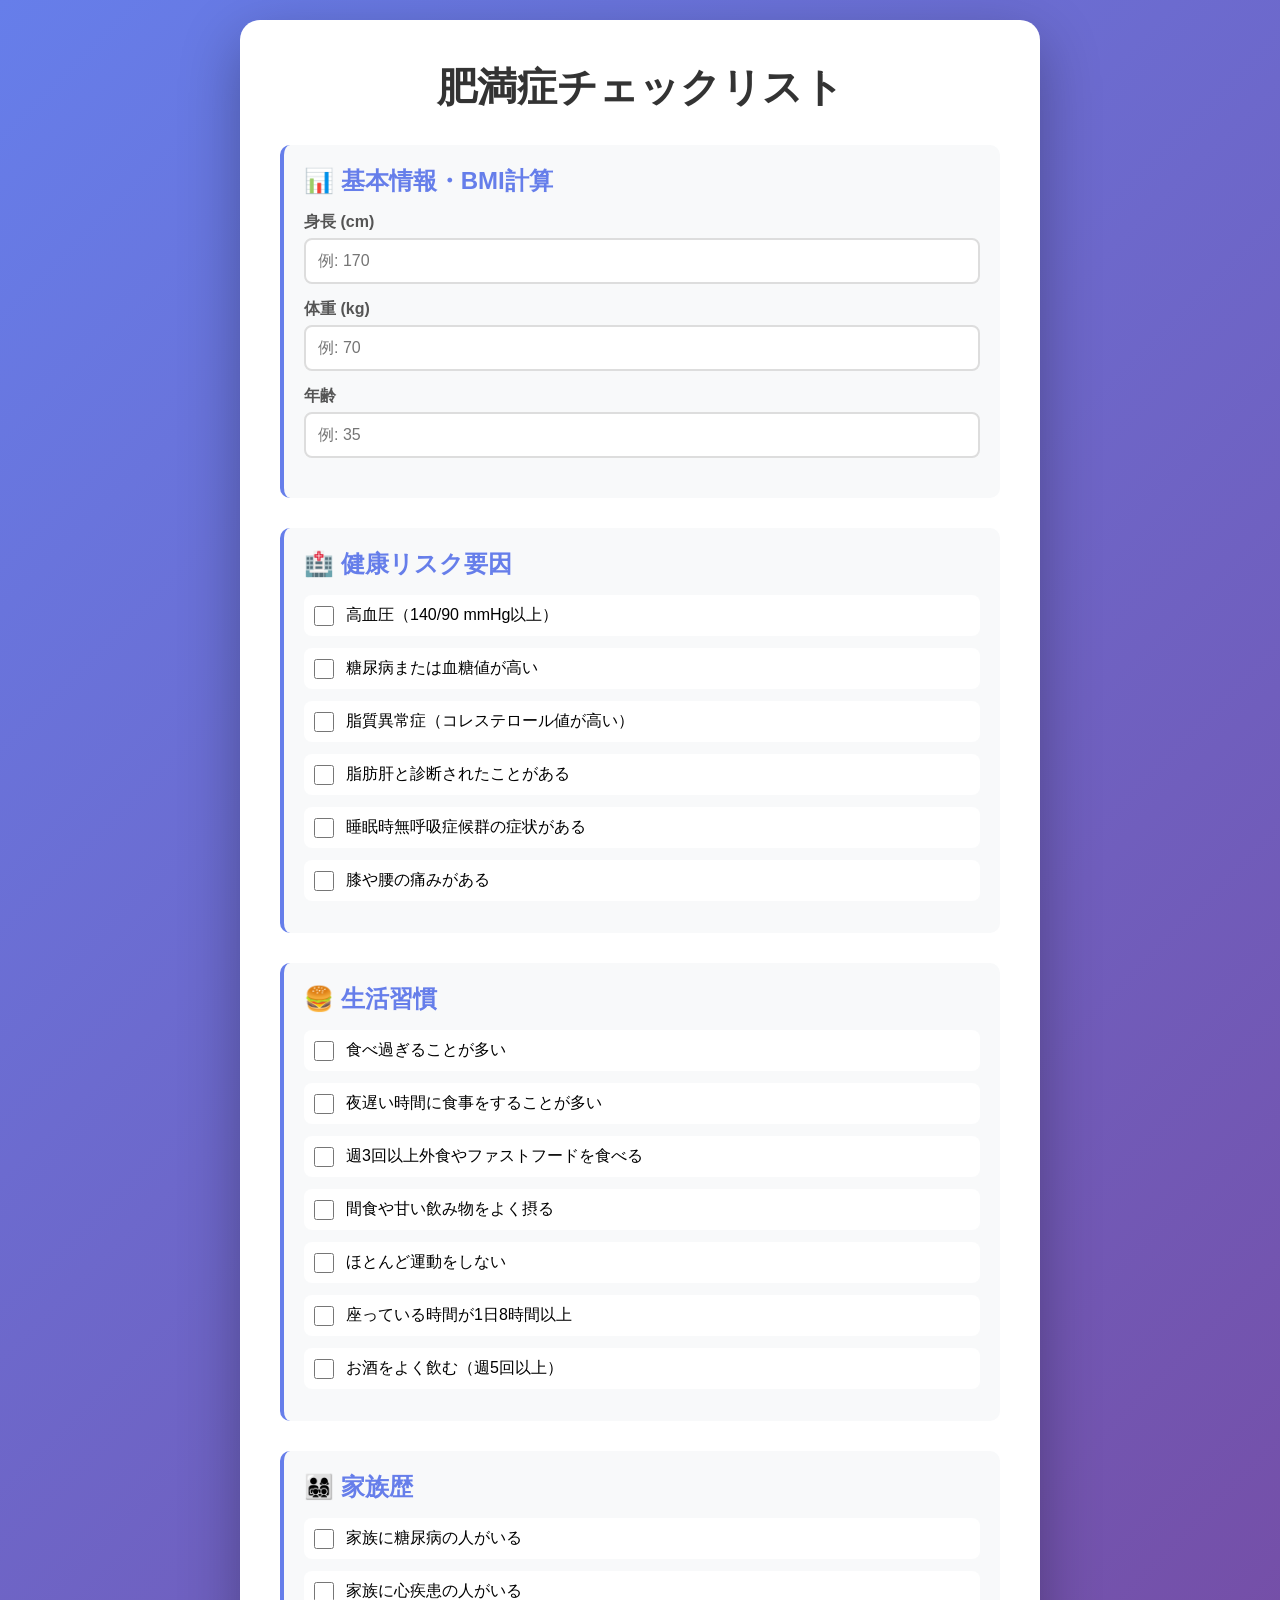
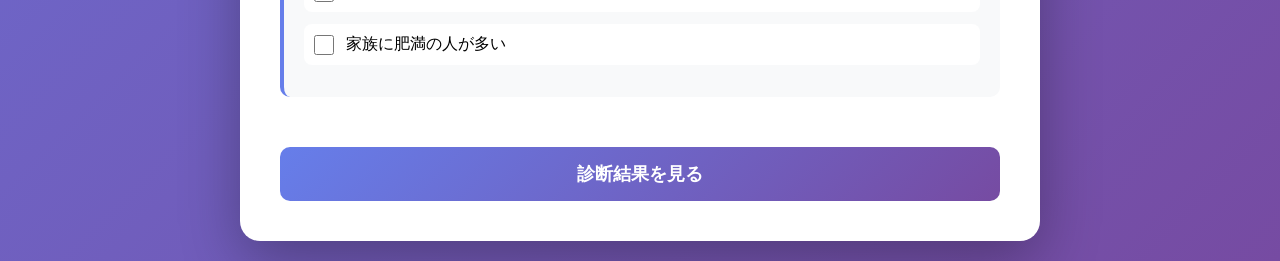
==== index.html @ 3ea1481f "肥満症チェックリストアプリケーションを作成 - BMI計算機能を実装 - 健康リスク要因、生活習慣、家族歴のチェック項目を追加 - リスクレベル判定機能（低・中・高） - 個別の推奨事項表示機能 - " ====
<!DOCTYPE html>
<html lang="ja">
<head>
    <meta charset="UTF-8">
    <meta name="viewport" content="width=device-width, initial-scale=1.0">
    <title>肥満症チェックリスト</title>
    <style>
        * {
            margin: 0;
            padding: 0;
            box-sizing: border-box;
        }

        body {
            font-family: 'Segoe UI', Tahoma, Geneva, Verdana, sans-serif;
            background: linear-gradient(135deg, #667eea 0%, #764ba2 100%);
            min-height: 100vh;
            padding: 20px;
        }

        .container {
            max-width: 800px;
            margin: 0 auto;
            background: white;
            border-radius: 20px;
            padding: 40px;
            box-shadow: 0 20px 60px rgba(0,0,0,0.3);
        }

        h1 {
            color: #333;
            text-align: center;
            margin-bottom: 30px;
            font-size: 2.5em;
        }

        .section {
            margin-bottom: 30px;
            padding: 20px;
            background: #f8f9fa;
            border-radius: 10px;
            border-left: 4px solid #667eea;
        }

        .section h2 {
            color: #667eea;
            margin-bottom: 15px;
            font-size: 1.5em;
        }

        .bmi-calculator {
            display: grid;
            gap: 15px;
            margin-bottom: 20px;
        }

        .input-group {
            display: flex;
            flex-direction: column;
            gap: 5px;
        }

        .input-group label {
            font-weight: 600;
            color: #555;
        }

        .input-group input {
            padding: 12px;
            border: 2px solid #ddd;
            border-radius: 8px;
            font-size: 16px;
            transition: border-color 0.3s;
        }

        .input-group input:focus {
            outline: none;
            border-color: #667eea;
        }

        .checkbox-item {
            display: flex;
            align-items: center;
            margin-bottom: 12px;
            padding: 10px;
            background: white;
            border-radius: 8px;
            transition: background-color 0.2s;
        }

        .checkbox-item:hover {
            background-color: #f0f0f0;
        }

        .checkbox-item input[type="checkbox"] {
            width: 20px;
            height: 20px;
            margin-right: 12px;
            cursor: pointer;
        }

        .checkbox-item label {
            cursor: pointer;
            user-select: none;
            flex: 1;
        }

        button {
            width: 100%;
            padding: 15px;
            background: linear-gradient(135deg, #667eea 0%, #764ba2 100%);
            color: white;
            border: none;
            border-radius: 10px;
            font-size: 18px;
            font-weight: 600;
            cursor: pointer;
            transition: transform 0.2s, box-shadow 0.2s;
            margin-top: 20px;
        }

        button:hover {
            transform: translateY(-2px);
            box-shadow: 0 10px 20px rgba(102, 126, 234, 0.3);
        }

        button:active {
            transform: translateY(0);
        }

        .result {
            margin-top: 30px;
            padding: 25px;
            background: #f8f9fa;
            border-radius: 10px;
            display: none;
        }

        .result.show {
            display: block;
            animation: slideIn 0.5s ease;
        }

        @keyframes slideIn {
            from {
                opacity: 0;
                transform: translateY(-20px);
            }
            to {
                opacity: 1;
                transform: translateY(0);
            }
        }

        .result h3 {
            color: #333;
            margin-bottom: 15px;
            font-size: 1.8em;
        }

        .result-content {
            line-height: 1.8;
            color: #555;
        }

        .bmi-result {
            padding: 15px;
            background: white;
            border-radius: 8px;
            margin-bottom: 15px;
            font-size: 1.1em;
        }

        .risk-level {
            display: inline-block;
            padding: 5px 15px;
            border-radius: 20px;
            font-weight: 600;
            margin-left: 10px;
        }

        .risk-low {
            background: #d4edda;
            color: #155724;
        }

        .risk-medium {
            background: #fff3cd;
            color: #856404;
        }

        .risk-high {
            background: #f8d7da;
            color: #721c24;
        }

        .recommendation {
            background: white;
            padding: 15px;
            border-radius: 8px;
            margin-top: 15px;
        }

        .recommendation h4 {
            color: #667eea;
            margin-bottom: 10px;
        }

        .recommendation ul {
            margin-left: 20px;
        }

        .recommendation li {
            margin-bottom: 8px;
            color: #555;
        }
    </style>
</head>
<body>
    <div class="container">
        <h1>肥満症チェックリスト</h1>

        <div class="section">
            <h2>📊 基本情報・BMI計算</h2>
            <div class="bmi-calculator">
                <div class="input-group">
                    <label for="height">身長 (cm)</label>
                    <input type="number" id="height" placeholder="例: 170">
                </div>
                <div class="input-group">
                    <label for="weight">体重 (kg)</label>
                    <input type="number" id="weight" placeholder="例: 70">
                </div>
                <div class="input-group">
                    <label for="age">年齢</label>
                    <input type="number" id="age" placeholder="例: 35">
                </div>
            </div>
        </div>

        <div class="section">
            <h2>🏥 健康リスク要因</h2>
            <div class="checkbox-item">
                <input type="checkbox" id="hypertension" value="2">
                <label for="hypertension">高血圧（140/90 mmHg以上）</label>
            </div>
            <div class="checkbox-item">
                <input type="checkbox" id="diabetes" value="3">
                <label for="diabetes">糖尿病または血糖値が高い</label>
            </div>
            <div class="checkbox-item">
                <input type="checkbox" id="cholesterol" value="2">
                <label for="cholesterol">脂質異常症（コレステロール値が高い）</label>
            </div>
            <div class="checkbox-item">
                <input type="checkbox" id="fatty-liver" value="2">
                <label for="fatty-liver">脂肪肝と診断されたことがある</label>
            </div>
            <div class="checkbox-item">
                <input type="checkbox" id="sleep-apnea" value="2">
                <label for="sleep-apnea">睡眠時無呼吸症候群の症状がある</label>
            </div>
            <div class="checkbox-item">
                <input type="checkbox" id="joint-pain" value="1">
                <label for="joint-pain">膝や腰の痛みがある</label>
            </div>
        </div>

        <div class="section">
            <h2>🍔 生活習慣</h2>
            <div class="checkbox-item">
                <input type="checkbox" id="overeating" value="2">
                <label for="overeating">食べ過ぎることが多い</label>
            </div>
            <div class="checkbox-item">
                <input type="checkbox" id="late-night" value="1">
                <label for="late-night">夜遅い時間に食事をすることが多い</label>
            </div>
            <div class="checkbox-item">
                <input type="checkbox" id="fast-food" value="1">
                <label for="fast-food">週3回以上外食やファストフードを食べる</label>
            </div>
            <div class="checkbox-item">
                <input type="checkbox" id="snacking" value="1">
                <label for="snacking">間食や甘い飲み物をよく摂る</label>
            </div>
            <div class="checkbox-item">
                <input type="checkbox" id="no-exercise" value="2">
                <label for="no-exercise">ほとんど運動をしない</label>
            </div>
            <div class="checkbox-item">
                <input type="checkbox" id="sedentary" value="1">
                <label for="sedentary">座っている時間が1日8時間以上</label>
            </div>
            <div class="checkbox-item">
                <input type="checkbox" id="alcohol" value="1">
                <label for="alcohol">お酒をよく飲む（週5回以上）</label>
            </div>
        </div>

        <div class="section">
            <h2>👨‍👩‍👧‍👦 家族歴</h2>
            <div class="checkbox-item">
                <input type="checkbox" id="family-diabetes" value="2">
                <label for="family-diabetes">家族に糖尿病の人がいる</label>
            </div>
            <div class="checkbox-item">
                <input type="checkbox" id="family-heart" value="1">
                <label for="family-heart">家族に心疾患の人がいる</label>
            </div>
            <div class="checkbox-item">
                <input type="checkbox" id="family-obesity" value="1">
                <label for="family-obesity">家族に肥満の人が多い</label>
            </div>
        </div>

        <button onclick="calculateResult()">診断結果を見る</button>

        <div class="result" id="result">
            <h3>診断結果</h3>
            <div class="result-content">
                <div class="bmi-result" id="bmi-display"></div>
                <div id="risk-assessment"></div>
                <div class="recommendation">
                    <h4>💡 推奨事項</h4>
                    <ul id="recommendations"></ul>
                </div>
            </div>
        </div>
    </div>

    <script>
        function calculateResult() {
            // BMI計算
            const height = parseFloat(document.getElementById('height').value);
            const weight = parseFloat(document.getElementById('weight').value);
            const age = parseInt(document.getElementById('age').value);

            if (!height || !weight || !age) {
                alert('身長、体重、年齢をすべて入力してください。');
                return;
            }

            const heightM = height / 100;
            const bmi = (weight / (heightM * heightM)).toFixed(1);

            // チェックリスト項目のスコア計算
            const checkboxes = document.querySelectorAll('input[type="checkbox"]:checked');
            let totalScore = 0;
            checkboxes.forEach(checkbox => {
                totalScore += parseInt(checkbox.value);
            });

            // BMIによるリスク判定
            let bmiCategory = '';
            let bmiRisk = '';
            let bmiScore = 0;

            if (bmi < 18.5) {
                bmiCategory = '低体重';
                bmiRisk = 'low';
                bmiScore = 0;
            } else if (bmi < 25) {
                bmiCategory = '普通体重';
                bmiRisk = 'low';
                bmiScore = 0;
            } else if (bmi < 30) {
                bmiCategory = '肥満(1度)';
                bmiRisk = 'medium';
                bmiScore = 3;
            } else if (bmi < 35) {
                bmiCategory = '肥満(2度)';
                bmiRisk = 'high';
                bmiScore = 5;
            } else {
                bmiCategory = '肥満(3度以上)';
                bmiRisk = 'high';
                bmiScore = 7;
            }

            totalScore += bmiScore;

            // 結果表示
            const bmiDisplay = document.getElementById('bmi-display');
            bmiDisplay.innerHTML = `
                <strong>BMI: ${bmi}</strong> (${bmiCategory})
                <span class="risk-level risk-${bmiRisk}">${bmiCategory}</span>
            `;

            // リスク評価
            const riskAssessment = document.getElementById('risk-assessment');
            let overallRisk = '';
            let riskClass = '';
            let riskMessage = '';

            if (totalScore <= 5) {
                overallRisk = '低リスク';
                riskClass = 'low';
                riskMessage = '現在の健康状態は比較的良好です。引き続き健康的な生活習慣を維持しましょう。';
            } else if (totalScore <= 12) {
                overallRisk = '中リスク';
                riskClass = 'medium';
                riskMessage = '肥満症のリスクがやや高まっています。生活習慣の改善を検討することをお勧めします。';
            } else {
                overallRisk = '高リスク';
                riskClass = 'high';
                riskMessage = '肥満症のリスクが高い状態です。医療機関での相談をお勧めします。';
            }

            riskAssessment.innerHTML = `
                <p style="font-size: 1.2em; margin-bottom: 15px;">
                    <strong>総合評価:</strong>
                    <span class="risk-level risk-${riskClass}">${overallRisk}</span>
                </p>
                <p>${riskMessage}</p>
            `;

            // 推奨事項
            const recommendations = document.getElementById('recommendations');
            const recommendationsList = [];

            if (bmi >= 25) {
                recommendationsList.push('適正体重に向けて減量を検討しましょう（目標: BMI 18.5〜24.9）');
            }

            if (document.getElementById('no-exercise').checked || document.getElementById('sedentary').checked) {
                recommendationsList.push('1日30分以上の有酸素運動を週5回以上行いましょう');
                recommendationsList.push('座りっぱなしを避け、1時間ごとに立ち上がって軽く体を動かしましょう');
            }

            if (document.getElementById('overeating').checked || document.getElementById('late-night').checked || document.getElementById('fast-food').checked) {
                recommendationsList.push('バランスの取れた食事を心がけ、野菜を多く摂りましょう');
                recommendationsList.push('夕食は就寝3時間前までに済ませるようにしましょう');
                recommendationsList.push('外食は週2回以内に抑え、自炊を増やしましょう');
            }

            if (document.getElementById('snacking').checked) {
                recommendationsList.push('間食は控えめにし、甘い飲み物を水やお茶に置き換えましょう');
            }

            if (document.getElementById('diabetes').checked || document.getElementById('hypertension').checked || document.getElementById('cholesterol').checked) {
                recommendationsList.push('定期的な健康診断を受け、医師の指導に従いましょう');
                recommendationsList.push('塩分や糖分の摂取を控えめにしましょう');
            }

            if (document.getElementById('sleep-apnea').checked) {
                recommendationsList.push('睡眠時無呼吸症候群の検査を受けることを検討しましょう');
            }

            if (totalScore > 12) {
                recommendationsList.push('医療機関で専門医に相談し、適切な治療計画を立てましょう');
            }

            if (recommendationsList.length === 0) {
                recommendationsList.push('現在の健康的な生活習慣を継続しましょう');
                recommendationsList.push('定期的な健康診断を受けましょう');
            }

            recommendations.innerHTML = recommendationsList.map(rec => `<li>${rec}</li>`).join('');

            // 結果を表示
            const resultDiv = document.getElementById('result');
            resultDiv.classList.add('show');
            resultDiv.scrollIntoView({ behavior: 'smooth', block: 'nearest' });
        }
    </script>
</body>
</html>
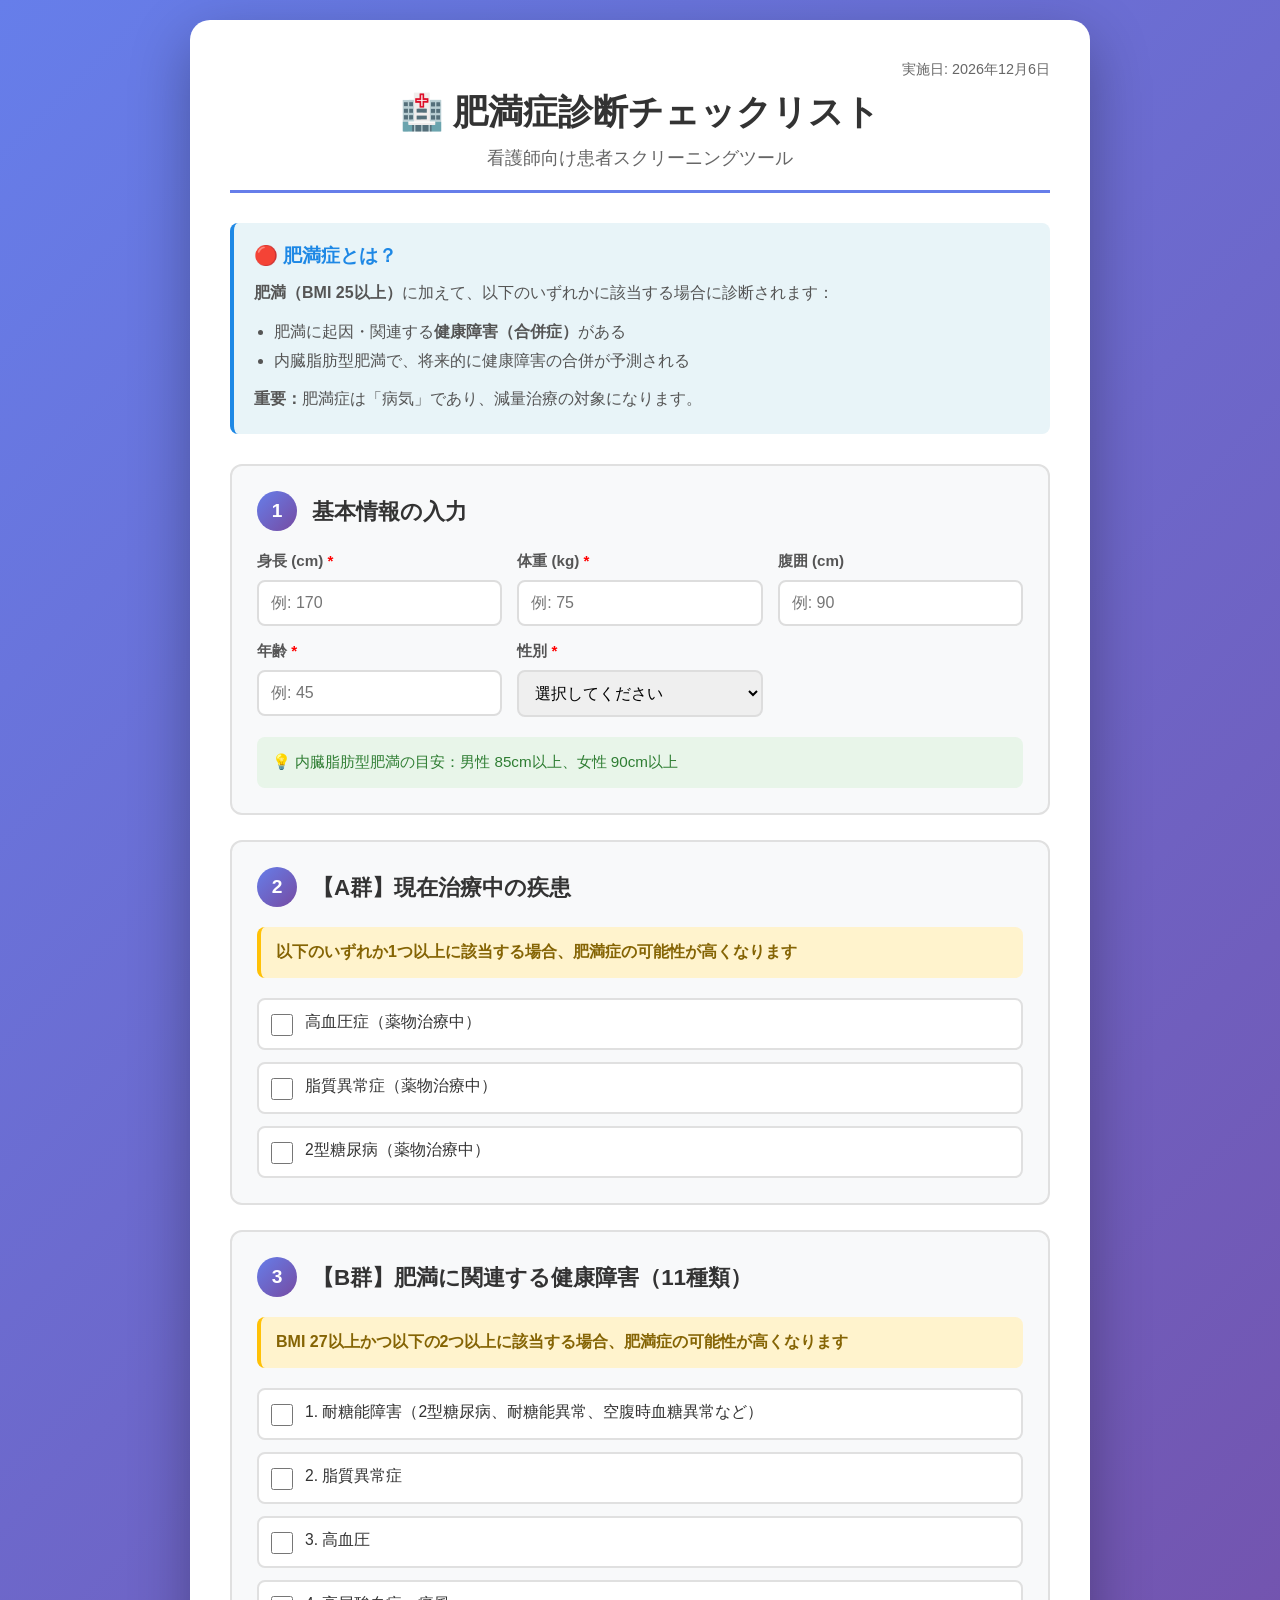
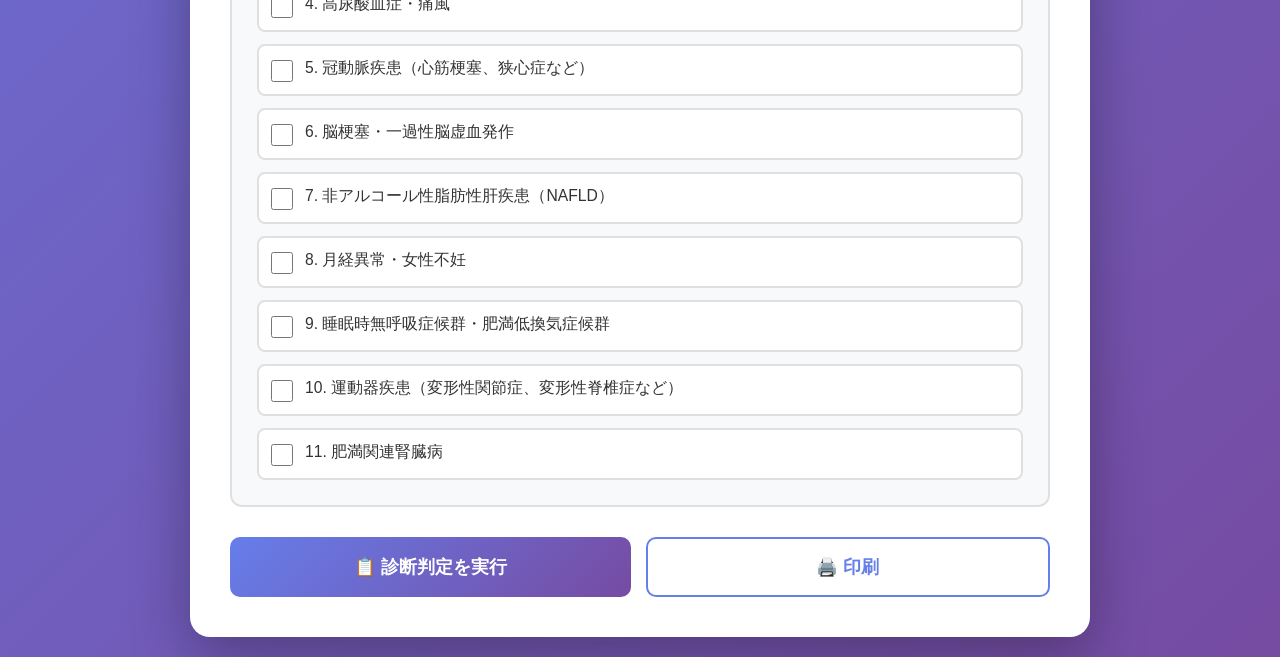
==== commit 05a2d4e2: "肥満症診断チェックリストを医学的基準に準拠したツールに全面改修 主な変更点： - 日本肥満学会の診療ガイドラインに基づく診断基準を実装 - A群（治療中疾患）とB群（11種類の健康障害）の分類を追加 " ====
--- a/index.html
+++ b/index.html
@@ -3,7 +3,7 @@
 <head>
     <meta charset="UTF-8">
     <meta name="viewport" content="width=device-width, initial-scale=1.0">
-    <title>肥満症チェックリスト</title>
+    <title>肥満症診断チェックリスト</title>
     <style>
         * {
             margin: 0;
@@ -12,14 +12,14 @@
         }
 
         body {
-            font-family: 'Segoe UI', Tahoma, Geneva, Verdana, sans-serif;
+            font-family: 'Segoe UI', 'Hiragino Sans', 'Yu Gothic', sans-serif;
             background: linear-gradient(135deg, #667eea 0%, #764ba2 100%);
             min-height: 100vh;
             padding: 20px;
         }
 
         .container {
-            max-width: 800px;
+            max-width: 900px;
             margin: 0 auto;
             background: white;
             border-radius: 20px;
@@ -27,29 +27,92 @@
             box-shadow: 0 20px 60px rgba(0,0,0,0.3);
         }
 
+        .header {
+            text-align: center;
+            margin-bottom: 30px;
+            padding-bottom: 20px;
+            border-bottom: 3px solid #667eea;
+        }
+
         h1 {
             color: #333;
-            text-align: center;
+            font-size: 2.2em;
+            margin-bottom: 10px;
+        }
+
+        .subtitle {
+            color: #666;
+            font-size: 1.1em;
+            margin-top: 10px;
+        }
+
+        .info-box {
+            background: #e8f4f8;
+            border-left: 4px solid #1e88e5;
+            padding: 20px;
             margin-bottom: 30px;
-            font-size: 2.5em;
-        }
-
-        .section {
-            margin-bottom: 30px;
-            padding: 20px;
+            border-radius: 8px;
+        }
+
+        .info-box h3 {
+            color: #1e88e5;
+            margin-bottom: 10px;
+            font-size: 1.2em;
+        }
+
+        .info-box p, .info-box ul {
+            color: #555;
+            line-height: 1.8;
+        }
+
+        .info-box ul {
+            margin-left: 20px;
+            margin-top: 10px;
+        }
+
+        .step {
             background: #f8f9fa;
-            border-radius: 10px;
-            border-left: 4px solid #667eea;
-        }
-
-        .section h2 {
-            color: #667eea;
-            margin-bottom: 15px;
-            font-size: 1.5em;
-        }
-
-        .bmi-calculator {
+            border-radius: 12px;
+            padding: 25px;
+            margin-bottom: 25px;
+            border: 2px solid #e0e0e0;
+            transition: all 0.3s;
+        }
+
+        .step:hover {
+            border-color: #667eea;
+            box-shadow: 0 5px 15px rgba(102, 126, 234, 0.1);
+        }
+
+        .step-header {
+            display: flex;
+            align-items: center;
+            margin-bottom: 20px;
+        }
+
+        .step-number {
+            width: 40px;
+            height: 40px;
+            background: linear-gradient(135deg, #667eea 0%, #764ba2 100%);
+            color: white;
+            border-radius: 50%;
+            display: flex;
+            align-items: center;
+            justify-content: center;
+            font-weight: bold;
+            font-size: 1.2em;
+            margin-right: 15px;
+        }
+
+        .step-title {
+            font-size: 1.4em;
+            color: #333;
+            font-weight: 600;
+        }
+
+        .input-grid {
             display: grid;
+            grid-template-columns: repeat(auto-fit, minmax(200px, 1fr));
             gap: 15px;
             margin-bottom: 20px;
         }
@@ -57,15 +120,16 @@
         .input-group {
             display: flex;
             flex-direction: column;
-            gap: 5px;
+            gap: 8px;
         }
 
         .input-group label {
             font-weight: 600;
             color: #555;
-        }
-
-        .input-group input {
+            font-size: 0.95em;
+        }
+
+        .input-group input, .input-group select {
             padding: 12px;
             border: 2px solid #ddd;
             border-radius: 8px;
@@ -73,72 +137,107 @@
             transition: border-color 0.3s;
         }
 
-        .input-group input:focus {
+        .input-group input:focus, .input-group select:focus {
             outline: none;
             border-color: #667eea;
         }
 
+        .checkbox-group {
+            display: flex;
+            flex-direction: column;
+            gap: 12px;
+        }
+
         .checkbox-item {
             display: flex;
-            align-items: center;
-            margin-bottom: 12px;
-            padding: 10px;
+            align-items: flex-start;
+            padding: 12px;
             background: white;
+            border: 2px solid #e0e0e0;
             border-radius: 8px;
-            transition: background-color 0.2s;
+            transition: all 0.2s;
+            cursor: pointer;
         }
 
         .checkbox-item:hover {
-            background-color: #f0f0f0;
+            background-color: #f8f9fa;
+            border-color: #667eea;
         }
 
         .checkbox-item input[type="checkbox"] {
-            width: 20px;
-            height: 20px;
+            width: 22px;
+            height: 22px;
             margin-right: 12px;
             cursor: pointer;
+            flex-shrink: 0;
+            margin-top: 2px;
         }
 
         .checkbox-item label {
             cursor: pointer;
             user-select: none;
             flex: 1;
+            font-size: 0.98em;
+            color: #333;
+        }
+
+        .section-divider {
+            margin: 20px 0;
+            padding: 15px;
+            background: #fff3cd;
+            border-left: 4px solid #ffc107;
+            border-radius: 8px;
+            font-weight: 600;
+            color: #856404;
+        }
+
+        .button-group {
+            display: flex;
+            gap: 15px;
+            margin-top: 30px;
         }
 
         button {
-            width: 100%;
-            padding: 15px;
+            flex: 1;
+            padding: 16px;
+            border: none;
+            border-radius: 10px;
+            font-size: 1.1em;
+            font-weight: 600;
+            cursor: pointer;
+            transition: all 0.3s;
+        }
+
+        .btn-primary {
             background: linear-gradient(135deg, #667eea 0%, #764ba2 100%);
             color: white;
-            border: none;
-            border-radius: 10px;
-            font-size: 18px;
-            font-weight: 600;
-            cursor: pointer;
-            transition: transform 0.2s, box-shadow 0.2s;
-            margin-top: 20px;
-        }
-
-        button:hover {
+        }
+
+        .btn-primary:hover {
             transform: translateY(-2px);
             box-shadow: 0 10px 20px rgba(102, 126, 234, 0.3);
         }
 
-        button:active {
-            transform: translateY(0);
+        .btn-secondary {
+            background: white;
+            color: #667eea;
+            border: 2px solid #667eea;
+        }
+
+        .btn-secondary:hover {
+            background: #f8f9fa;
         }
 
         .result {
             margin-top: 30px;
-            padding: 25px;
-            background: #f8f9fa;
-            border-radius: 10px;
+            padding: 30px;
+            border-radius: 12px;
             display: none;
+            animation: slideIn 0.5s ease;
         }
 
         .result.show {
             display: block;
-            animation: slideIn 0.5s ease;
         }
 
         @keyframes slideIn {
@@ -152,316 +251,465 @@
             }
         }
 
-        .result h3 {
-            color: #333;
-            margin-bottom: 15px;
+        .result-positive {
+            background: #fff3cd;
+            border: 3px solid #ffc107;
+        }
+
+        .result-negative {
+            background: #d4edda;
+            border: 3px solid #28a745;
+        }
+
+        .result-high-risk {
+            background: #f8d7da;
+            border: 3px solid #dc3545;
+        }
+
+        .result h2 {
+            margin-bottom: 20px;
             font-size: 1.8em;
+        }
+
+        .result-positive h2 {
+            color: #856404;
+        }
+
+        .result-negative h2 {
+            color: #155724;
+        }
+
+        .result-high-risk h2 {
+            color: #721c24;
         }
 
         .result-content {
             line-height: 1.8;
+            font-size: 1.05em;
+        }
+
+        .bmi-display {
+            padding: 20px;
+            background: white;
+            border-radius: 8px;
+            margin-bottom: 20px;
+            font-size: 1.2em;
+            text-align: center;
+        }
+
+        .recommendation-box {
+            background: white;
+            padding: 20px;
+            border-radius: 8px;
+            margin-top: 20px;
+        }
+
+        .recommendation-box h3 {
+            color: #667eea;
+            margin-bottom: 15px;
+            font-size: 1.3em;
+        }
+
+        .recommendation-box ul {
+            margin-left: 20px;
+        }
+
+        .recommendation-box li {
+            margin-bottom: 10px;
             color: #555;
         }
 
-        .bmi-result {
+        .warning-text {
+            font-size: 1.2em;
+            font-weight: 600;
             padding: 15px;
             background: white;
             border-radius: 8px;
             margin-bottom: 15px;
-            font-size: 1.1em;
-        }
-
-        .risk-level {
-            display: inline-block;
-            padding: 5px 15px;
-            border-radius: 20px;
-            font-weight: 600;
-            margin-left: 10px;
-        }
-
-        .risk-low {
-            background: #d4edda;
-            color: #155724;
-        }
-
-        .risk-medium {
-            background: #fff3cd;
-            color: #856404;
-        }
-
-        .risk-high {
-            background: #f8d7da;
-            color: #721c24;
-        }
-
-        .recommendation {
-            background: white;
+        }
+
+        @media print {
+            body {
+                background: white;
+                padding: 0;
+            }
+
+            .container {
+                box-shadow: none;
+                padding: 20px;
+            }
+
+            .button-group {
+                display: none;
+            }
+
+            .step {
+                page-break-inside: avoid;
+            }
+        }
+
+        .print-date {
+            text-align: right;
+            color: #666;
+            font-size: 0.9em;
+            margin-bottom: 10px;
+        }
+
+        .note {
+            background: #e8f5e9;
             padding: 15px;
             border-radius: 8px;
-            margin-top: 15px;
-        }
-
-        .recommendation h4 {
+            margin-top: 20px;
+            font-size: 0.95em;
+            color: #2e7d32;
+        }
+
+        .flowchart-arrow {
+            text-align: center;
+            font-size: 2em;
             color: #667eea;
-            margin-bottom: 10px;
-        }
-
-        .recommendation ul {
-            margin-left: 20px;
-        }
-
-        .recommendation li {
-            margin-bottom: 8px;
-            color: #555;
+            margin: 10px 0;
         }
     </style>
 </head>
 <body>
     <div class="container">
-        <h1>肥満症チェックリスト</h1>
-
-        <div class="section">
-            <h2>📊 基本情報・BMI計算</h2>
-            <div class="bmi-calculator">
+        <div class="print-date" id="printDate"></div>
+
+        <div class="header">
+            <h1>🏥 肥満症診断チェックリスト</h1>
+            <p class="subtitle">看護師向け患者スクリーニングツール</p>
+        </div>
+
+        <div class="info-box">
+            <h3>🔴 肥満症とは？</h3>
+            <p><strong>肥満（BMI 25以上）</strong>に加えて、以下のいずれかに該当する場合に診断されます：</p>
+            <ul>
+                <li>肥満に起因・関連する<strong>健康障害（合併症）</strong>がある</li>
+                <li>内臓脂肪型肥満で、将来的に健康障害の合併が予測される</li>
+            </ul>
+            <p style="margin-top: 10px;"><strong>重要：</strong>肥満症は「病気」であり、減量治療の対象になります。</p>
+        </div>
+
+        <!-- Step 1: 基本情報 -->
+        <div class="step">
+            <div class="step-header">
+                <div class="step-number">1</div>
+                <div class="step-title">基本情報の入力</div>
+            </div>
+            <div class="input-grid">
                 <div class="input-group">
-                    <label for="height">身長 (cm)</label>
-                    <input type="number" id="height" placeholder="例: 170">
+                    <label for="height">身長 (cm) <span style="color: red;">*</span></label>
+                    <input type="number" id="height" placeholder="例: 170" step="0.1">
                 </div>
                 <div class="input-group">
-                    <label for="weight">体重 (kg)</label>
-                    <input type="number" id="weight" placeholder="例: 70">
+                    <label for="weight">体重 (kg) <span style="color: red;">*</span></label>
+                    <input type="number" id="weight" placeholder="例: 75" step="0.1">
                 </div>
                 <div class="input-group">
-                    <label for="age">年齢</label>
-                    <input type="number" id="age" placeholder="例: 35">
-                </div>
+                    <label for="waist">腹囲 (cm)</label>
+                    <input type="number" id="waist" placeholder="例: 90" step="0.1">
+                </div>
+                <div class="input-group">
+                    <label for="age">年齢 <span style="color: red;">*</span></label>
+                    <input type="number" id="age" placeholder="例: 45">
+                </div>
+                <div class="input-group">
+                    <label for="gender">性別 <span style="color: red;">*</span></label>
+                    <select id="gender">
+                        <option value="">選択してください</option>
+                        <option value="male">男性</option>
+                        <option value="female">女性</option>
+                    </select>
+                </div>
+            </div>
+            <div class="note">
+                💡 内臓脂肪型肥満の目安：男性 85cm以上、女性 90cm以上
             </div>
         </div>
 
-        <div class="section">
-            <h2>🏥 健康リスク要因</h2>
-            <div class="checkbox-item">
-                <input type="checkbox" id="hypertension" value="2">
-                <label for="hypertension">高血圧（140/90 mmHg以上）</label>
-            </div>
-            <div class="checkbox-item">
-                <input type="checkbox" id="diabetes" value="3">
-                <label for="diabetes">糖尿病または血糖値が高い</label>
-            </div>
-            <div class="checkbox-item">
-                <input type="checkbox" id="cholesterol" value="2">
-                <label for="cholesterol">脂質異常症（コレステロール値が高い）</label>
-            </div>
-            <div class="checkbox-item">
-                <input type="checkbox" id="fatty-liver" value="2">
-                <label for="fatty-liver">脂肪肝と診断されたことがある</label>
-            </div>
-            <div class="checkbox-item">
-                <input type="checkbox" id="sleep-apnea" value="2">
-                <label for="sleep-apnea">睡眠時無呼吸症候群の症状がある</label>
-            </div>
-            <div class="checkbox-item">
-                <input type="checkbox" id="joint-pain" value="1">
-                <label for="joint-pain">膝や腰の痛みがある</label>
+        <!-- Step 2: 治療中の疾患 -->
+        <div class="step">
+            <div class="step-header">
+                <div class="step-number">2</div>
+                <div class="step-title">【A群】現在治療中の疾患</div>
+            </div>
+            <div class="section-divider">
+                以下のいずれか1つ以上に該当する場合、肥満症の可能性が高くなります
+            </div>
+            <div class="checkbox-group">
+                <div class="checkbox-item">
+                    <input type="checkbox" id="treat-hypertension" data-group="A">
+                    <label for="treat-hypertension">高血圧症（薬物治療中）</label>
+                </div>
+                <div class="checkbox-item">
+                    <input type="checkbox" id="treat-dyslipidemia" data-group="A">
+                    <label for="treat-dyslipidemia">脂質異常症（薬物治療中）</label>
+                </div>
+                <div class="checkbox-item">
+                    <input type="checkbox" id="treat-diabetes" data-group="A">
+                    <label for="treat-diabetes">2型糖尿病（薬物治療中）</label>
+                </div>
             </div>
         </div>
 
-        <div class="section">
-            <h2>🍔 生活習慣</h2>
-            <div class="checkbox-item">
-                <input type="checkbox" id="overeating" value="2">
-                <label for="overeating">食べ過ぎることが多い</label>
-            </div>
-            <div class="checkbox-item">
-                <input type="checkbox" id="late-night" value="1">
-                <label for="late-night">夜遅い時間に食事をすることが多い</label>
-            </div>
-            <div class="checkbox-item">
-                <input type="checkbox" id="fast-food" value="1">
-                <label for="fast-food">週3回以上外食やファストフードを食べる</label>
-            </div>
-            <div class="checkbox-item">
-                <input type="checkbox" id="snacking" value="1">
-                <label for="snacking">間食や甘い飲み物をよく摂る</label>
-            </div>
-            <div class="checkbox-item">
-                <input type="checkbox" id="no-exercise" value="2">
-                <label for="no-exercise">ほとんど運動をしない</label>
-            </div>
-            <div class="checkbox-item">
-                <input type="checkbox" id="sedentary" value="1">
-                <label for="sedentary">座っている時間が1日8時間以上</label>
-            </div>
-            <div class="checkbox-item">
-                <input type="checkbox" id="alcohol" value="1">
-                <label for="alcohol">お酒をよく飲む（週5回以上）</label>
+        <!-- Step 3: 健康障害 -->
+        <div class="step">
+            <div class="step-header">
+                <div class="step-number">3</div>
+                <div class="step-title">【B群】肥満に関連する健康障害（11種類）</div>
+            </div>
+            <div class="section-divider">
+                BMI 27以上かつ以下の2つ以上に該当する場合、肥満症の可能性が高くなります
+            </div>
+            <div class="checkbox-group">
+                <div class="checkbox-item">
+                    <input type="checkbox" id="glucose-intolerance" data-group="B">
+                    <label for="glucose-intolerance">1. 耐糖能障害（2型糖尿病、耐糖能異常、空腹時血糖異常など）</label>
+                </div>
+                <div class="checkbox-item">
+                    <input type="checkbox" id="dyslipidemia" data-group="B">
+                    <label for="dyslipidemia">2. 脂質異常症</label>
+                </div>
+                <div class="checkbox-item">
+                    <input type="checkbox" id="hypertension" data-group="B">
+                    <label for="hypertension">3. 高血圧</label>
+                </div>
+                <div class="checkbox-item">
+                    <input type="checkbox" id="hyperuricemia" data-group="B">
+                    <label for="hyperuricemia">4. 高尿酸血症・痛風</label>
+                </div>
+                <div class="checkbox-item">
+                    <input type="checkbox" id="coronary-disease" data-group="B">
+                    <label for="coronary-disease">5. 冠動脈疾患（心筋梗塞、狭心症など）</label>
+                </div>
+                <div class="checkbox-item">
+                    <input type="checkbox" id="cerebral-infarction" data-group="B">
+                    <label for="cerebral-infarction">6. 脳梗塞・一過性脳虚血発作</label>
+                </div>
+                <div class="checkbox-item">
+                    <input type="checkbox" id="nafld" data-group="B">
+                    <label for="nafld">7. 非アルコール性脂肪性肝疾患（NAFLD）</label>
+                </div>
+                <div class="checkbox-item">
+                    <input type="checkbox" id="menstrual-disorder" data-group="B">
+                    <label for="menstrual-disorder">8. 月経異常・女性不妊</label>
+                </div>
+                <div class="checkbox-item">
+                    <input type="checkbox" id="sleep-apnea" data-group="B">
+                    <label for="sleep-apnea">9. 睡眠時無呼吸症候群・肥満低換気症候群</label>
+                </div>
+                <div class="checkbox-item">
+                    <input type="checkbox" id="joint-disease" data-group="B">
+                    <label for="joint-disease">10. 運動器疾患（変形性関節症、変形性脊椎症など）</label>
+                </div>
+                <div class="checkbox-item">
+                    <input type="checkbox" id="kidney-disease" data-group="B">
+                    <label for="kidney-disease">11. 肥満関連腎臓病</label>
+                </div>
             </div>
         </div>
 
-        <div class="section">
-            <h2>👨‍👩‍👧‍👦 家族歴</h2>
-            <div class="checkbox-item">
-                <input type="checkbox" id="family-diabetes" value="2">
-                <label for="family-diabetes">家族に糖尿病の人がいる</label>
-            </div>
-            <div class="checkbox-item">
-                <input type="checkbox" id="family-heart" value="1">
-                <label for="family-heart">家族に心疾患の人がいる</label>
-            </div>
-            <div class="checkbox-item">
-                <input type="checkbox" id="family-obesity" value="1">
-                <label for="family-obesity">家族に肥満の人が多い</label>
-            </div>
+        <!-- Buttons -->
+        <div class="button-group">
+            <button class="btn-primary" onclick="calculateDiagnosis()">📋 診断判定を実行</button>
+            <button class="btn-secondary" onclick="window.print()">🖨️ 印刷</button>
         </div>
 
-        <button onclick="calculateResult()">診断結果を見る</button>
-
-        <div class="result" id="result">
-            <h3>診断結果</h3>
-            <div class="result-content">
-                <div class="bmi-result" id="bmi-display"></div>
-                <div id="risk-assessment"></div>
-                <div class="recommendation">
-                    <h4>💡 推奨事項</h4>
-                    <ul id="recommendations"></ul>
-                </div>
-            </div>
-        </div>
+        <!-- Result -->
+        <div class="result" id="result"></div>
     </div>
 
     <script>
-        function calculateResult() {
-            // BMI計算
+        // 日付表示
+        document.getElementById('printDate').textContent =
+            '実施日: ' + new Date().toLocaleDateString('ja-JP', {year: 'numeric', month: 'long', day: 'numeric'});
+
+        function calculateDiagnosis() {
+            // 入力値の取得
             const height = parseFloat(document.getElementById('height').value);
             const weight = parseFloat(document.getElementById('weight').value);
+            const waist = parseFloat(document.getElementById('waist').value);
             const age = parseInt(document.getElementById('age').value);
-
-            if (!height || !weight || !age) {
-                alert('身長、体重、年齢をすべて入力してください。');
+            const gender = document.getElementById('gender').value;
+
+            // バリデーション
+            if (!height || !weight || !age || !gender) {
+                alert('必須項目（身長、体重、年齢、性別）をすべて入力してください。');
                 return;
             }
 
+            // BMI計算
             const heightM = height / 100;
             const bmi = (weight / (heightM * heightM)).toFixed(1);
 
-            // チェックリスト項目のスコア計算
-            const checkboxes = document.querySelectorAll('input[type="checkbox"]:checked');
-            let totalScore = 0;
-            checkboxes.forEach(checkbox => {
-                totalScore += parseInt(checkbox.value);
-            });
-
-            // BMIによるリスク判定
+            // A群のチェック
+            const groupA = document.querySelectorAll('input[data-group="A"]:checked');
+            const groupACount = groupA.length;
+
+            // B群のチェック
+            const groupB = document.querySelectorAll('input[data-group="B"]:checked');
+            const groupBCount = groupB.length;
+
+            // 内臓脂肪型肥満の判定
+            let visceralObesity = false;
+            if (waist) {
+                if (gender === 'male' && waist >= 85) {
+                    visceralObesity = true;
+                } else if (gender === 'female' && waist >= 90) {
+                    visceralObesity = true;
+                }
+            }
+
+            // 診断ロジック
+            let diagnosis = '';
+            let resultClass = '';
+            let recommendationLevel = '';
+
+            if (bmi < 25) {
+                // BMI 25未満
+                diagnosis = '判定：肥満症の可能性は低い';
+                resultClass = 'result-negative';
+                recommendationLevel = 'low';
+            } else if (bmi >= 35) {
+                // 高度肥満症（BMI 35以上）
+                diagnosis = '判定：高度肥満症の可能性が高い';
+                resultClass = 'result-high-risk';
+                recommendationLevel = 'high';
+            } else if (bmi >= 25 && groupACount >= 1) {
+                // BMI 25以上 + A群1つ以上
+                diagnosis = '判定：肥満症の可能性が高い（治療中の疾患あり）';
+                resultClass = 'result-positive';
+                recommendationLevel = 'high';
+            } else if (bmi >= 27 && groupBCount >= 2) {
+                // BMI 27以上 + B群2つ以上
+                diagnosis = '判定：肥満症の可能性が高い（複数の健康障害あり）';
+                resultClass = 'result-positive';
+                recommendationLevel = 'high';
+            } else if (bmi >= 25 && groupBCount >= 1) {
+                // BMI 25以上 + B群1つ以上
+                diagnosis = '判定：肥満症の可能性あり';
+                resultClass = 'result-positive';
+                recommendationLevel = 'medium';
+            } else if (bmi >= 25 && visceralObesity) {
+                // BMI 25以上 + 内臓脂肪型肥満
+                diagnosis = '判定：内臓脂肪型肥満あり（要注意）';
+                resultClass = 'result-positive';
+                recommendationLevel = 'medium';
+            } else if (bmi >= 25) {
+                // BMI 25以上のみ
+                diagnosis = '判定：肥満（経過観察）';
+                resultClass = 'result-positive';
+                recommendationLevel = 'low-medium';
+            } else {
+                diagnosis = '判定：肥満症の可能性は低い';
+                resultClass = 'result-negative';
+                recommendationLevel = 'low';
+            }
+
+            // 結果表示
+            displayResult(bmi, diagnosis, resultClass, recommendationLevel, groupACount, groupBCount, visceralObesity, gender);
+        }
+
+        function displayResult(bmi, diagnosis, resultClass, recommendationLevel, groupACount, groupBCount, visceralObesity, gender) {
+            const resultDiv = document.getElementById('result');
+
             let bmiCategory = '';
-            let bmiRisk = '';
-            let bmiScore = 0;
-
-            if (bmi < 18.5) {
-                bmiCategory = '低体重';
-                bmiRisk = 'low';
-                bmiScore = 0;
-            } else if (bmi < 25) {
-                bmiCategory = '普通体重';
-                bmiRisk = 'low';
-                bmiScore = 0;
-            } else if (bmi < 30) {
-                bmiCategory = '肥満(1度)';
-                bmiRisk = 'medium';
-                bmiScore = 3;
-            } else if (bmi < 35) {
-                bmiCategory = '肥満(2度)';
-                bmiRisk = 'high';
-                bmiScore = 5;
+            if (bmi < 18.5) bmiCategory = '低体重';
+            else if (bmi < 25) bmiCategory = '普通体重';
+            else if (bmi < 30) bmiCategory = '肥満(1度)';
+            else if (bmi < 35) bmiCategory = '肥満(2度)';
+            else bmiCategory = '肥満(3度以上)';
+
+            let visceralText = '';
+            if (visceralObesity) {
+                const threshold = gender === 'male' ? '85cm' : '90cm';
+                visceralText = `<p style="color: #d32f2f; font-weight: 600;">⚠️ 内臓脂肪型肥満の可能性あり（腹囲 ${threshold}以上）</p>`;
+            }
+
+            let html = `
+                <h2>📊 ${diagnosis}</h2>
+                <div class="warning-text">
+                    ${diagnosis.includes('可能性が高い') || diagnosis.includes('高度肥満症') ?
+                        '🏥 <strong style="color: #d32f2f;">至急、肥満症外来または内科への受診をお勧めします</strong>' :
+                        diagnosis.includes('可能性あり') || diagnosis.includes('要注意') ?
+                        '🏥 <strong style="color: #f57c00;">医療機関での診察をお勧めします</strong>' :
+                        '✅ 現在の状態を維持し、定期的な健康診断を受けましょう'}
+                </div>
+                <div class="bmi-display">
+                    <strong>BMI: ${bmi}</strong> （${bmiCategory}）
+                    ${visceralText}
+                </div>
+                <div class="result-content">
+                    <h3 style="margin-bottom: 10px;">判定根拠：</h3>
+                    <ul style="margin-left: 20px; margin-bottom: 20px;">
+                        <li>BMI: ${bmi} ${bmi >= 25 ? '(肥満基準該当)' : '(肥満基準未満)'}</li>
+                        <li>治療中の疾患（A群）: ${groupACount}項目</li>
+                        <li>健康障害（B群）: ${groupBCount}項目</li>
+                        ${visceralObesity ? '<li>内臓脂肪型肥満: あり</li>' : ''}
+                    </ul>
+                    ${generateRecommendations(recommendationLevel, bmi)}
+                </div>
+            `;
+
+            resultDiv.className = 'result ' + resultClass + ' show';
+            resultDiv.innerHTML = html;
+            resultDiv.scrollIntoView({ behavior: 'smooth', block: 'nearest' });
+        }
+
+        function generateRecommendations(level, bmi) {
+            let recommendations = '<div class="recommendation-box"><h3>💡 推奨事項</h3><ul>';
+
+            if (level === 'high') {
+                recommendations += `
+                    <li><strong style="color: #d32f2f;">【至急】肥満症外来または内科を受診してください</strong></li>
+                    <li>医師による詳細な検査（内臓脂肪測定、血液検査など）が必要です</li>
+                    <li>治療方針：食事療法・運動療法・行動療法が基本となります</li>
+                    ${bmi >= 35 ? '<li>高度肥満症（BMI 35以上）のため、薬物療法や外科治療も検討対象となります</li>' : ''}
+                    <li>合併症の管理と定期的なモニタリングが重要です</li>
+                `;
+            } else if (level === 'medium') {
+                recommendations += `
+                    <li><strong style="color: #f57c00;">医療機関での相談をお勧めします</strong></li>
+                    <li>健康障害の早期発見・早期治療が重要です</li>
+                    <li>生活習慣の改善指導を受けることをお勧めします</li>
+                    <li>3〜6ヶ月で3〜5%の減量を目標にしましょう</li>
+                `;
+            } else if (level === 'low-medium') {
+                recommendations += `
+                    <li>現時点で合併症はありませんが、予防が重要です</li>
+                    <li>生活習慣の改善に取り組みましょう</li>
+                    <li>定期的な健康診断を受けて、早期発見に努めましょう</li>
+                `;
             } else {
-                bmiCategory = '肥満(3度以上)';
-                bmiRisk = 'high';
-                bmiScore = 7;
-            }
-
-            totalScore += bmiScore;
-
-            // 結果表示
-            const bmiDisplay = document.getElementById('bmi-display');
-            bmiDisplay.innerHTML = `
-                <strong>BMI: ${bmi}</strong> (${bmiCategory})
-                <span class="risk-level risk-${bmiRisk}">${bmiCategory}</span>
+                recommendations += `
+                    <li>現在の健康的な体重を維持しましょう</li>
+                    <li>バランスの良い食事と適度な運動を継続しましょう</li>
+                    <li>年1回の健康診断を受けましょう</li>
+                `;
+            }
+
+            if (level !== 'low') {
+                recommendations += `
+                    <li><strong>食事改善：</strong>主食・主菜・副菜のバランス、野菜を多く、間食・夜食を控える</li>
+                    <li><strong>運動習慣：</strong>1日30分以上の有酸素運動を週5回以上</li>
+                    <li><strong>行動改善：</strong>食事記録、体重測定、睡眠の質向上、ストレス管理</li>
+                `;
+            }
+
+            recommendations += '</ul></div>';
+
+            // 医学的補足情報
+            recommendations += `
+                <div class="note" style="margin-top: 20px;">
+                    <strong>📌 医療従事者の方へ</strong><br>
+                    このチェックリストは日本肥満学会の「肥満症診療ガイドライン」に基づいています。
+                    最終診断は医師が行い、必要に応じて腹部CT検査による内臓脂肪面積測定（100cm²以上で内臓脂肪型肥満）や
+                    詳細な血液検査を実施してください。
+                </div>
             `;
 
-            // リスク評価
-            const riskAssessment = document.getElementById('risk-assessment');
-            let overallRisk = '';
-            let riskClass = '';
-            let riskMessage = '';
-
-            if (totalScore <= 5) {
-                overallRisk = '低リスク';
-                riskClass = 'low';
-                riskMessage = '現在の健康状態は比較的良好です。引き続き健康的な生活習慣を維持しましょう。';
-            } else if (totalScore <= 12) {
-                overallRisk = '中リスク';
-                riskClass = 'medium';
-                riskMessage = '肥満症のリスクがやや高まっています。生活習慣の改善を検討することをお勧めします。';
-            } else {
-                overallRisk = '高リスク';
-                riskClass = 'high';
-                riskMessage = '肥満症のリスクが高い状態です。医療機関での相談をお勧めします。';
-            }
-
-            riskAssessment.innerHTML = `
-                <p style="font-size: 1.2em; margin-bottom: 15px;">
-                    <strong>総合評価:</strong>
-                    <span class="risk-level risk-${riskClass}">${overallRisk}</span>
-                </p>
-                <p>${riskMessage}</p>
-            `;
-
-            // 推奨事項
-            const recommendations = document.getElementById('recommendations');
-            const recommendationsList = [];
-
-            if (bmi >= 25) {
-                recommendationsList.push('適正体重に向けて減量を検討しましょう（目標: BMI 18.5〜24.9）');
-            }
-
-            if (document.getElementById('no-exercise').checked || document.getElementById('sedentary').checked) {
-                recommendationsList.push('1日30分以上の有酸素運動を週5回以上行いましょう');
-                recommendationsList.push('座りっぱなしを避け、1時間ごとに立ち上がって軽く体を動かしましょう');
-            }
-
-            if (document.getElementById('overeating').checked || document.getElementById('late-night').checked || document.getElementById('fast-food').checked) {
-                recommendationsList.push('バランスの取れた食事を心がけ、野菜を多く摂りましょう');
-                recommendationsList.push('夕食は就寝3時間前までに済ませるようにしましょう');
-                recommendationsList.push('外食は週2回以内に抑え、自炊を増やしましょう');
-            }
-
-            if (document.getElementById('snacking').checked) {
-                recommendationsList.push('間食は控えめにし、甘い飲み物を水やお茶に置き換えましょう');
-            }
-
-            if (document.getElementById('diabetes').checked || document.getElementById('hypertension').checked || document.getElementById('cholesterol').checked) {
-                recommendationsList.push('定期的な健康診断を受け、医師の指導に従いましょう');
-                recommendationsList.push('塩分や糖分の摂取を控えめにしましょう');
-            }
-
-            if (document.getElementById('sleep-apnea').checked) {
-                recommendationsList.push('睡眠時無呼吸症候群の検査を受けることを検討しましょう');
-            }
-
-            if (totalScore > 12) {
-                recommendationsList.push('医療機関で専門医に相談し、適切な治療計画を立てましょう');
-            }
-
-            if (recommendationsList.length === 0) {
-                recommendationsList.push('現在の健康的な生活習慣を継続しましょう');
-                recommendationsList.push('定期的な健康診断を受けましょう');
-            }
-
-            recommendations.innerHTML = recommendationsList.map(rec => `<li>${rec}</li>`).join('');
-
-            // 結果を表示
-            const resultDiv = document.getElementById('result');
-            resultDiv.classList.add('show');
-            resultDiv.scrollIntoView({ behavior: 'smooth', block: 'nearest' });
+            return recommendations;
         }
     </script>
 </body>
